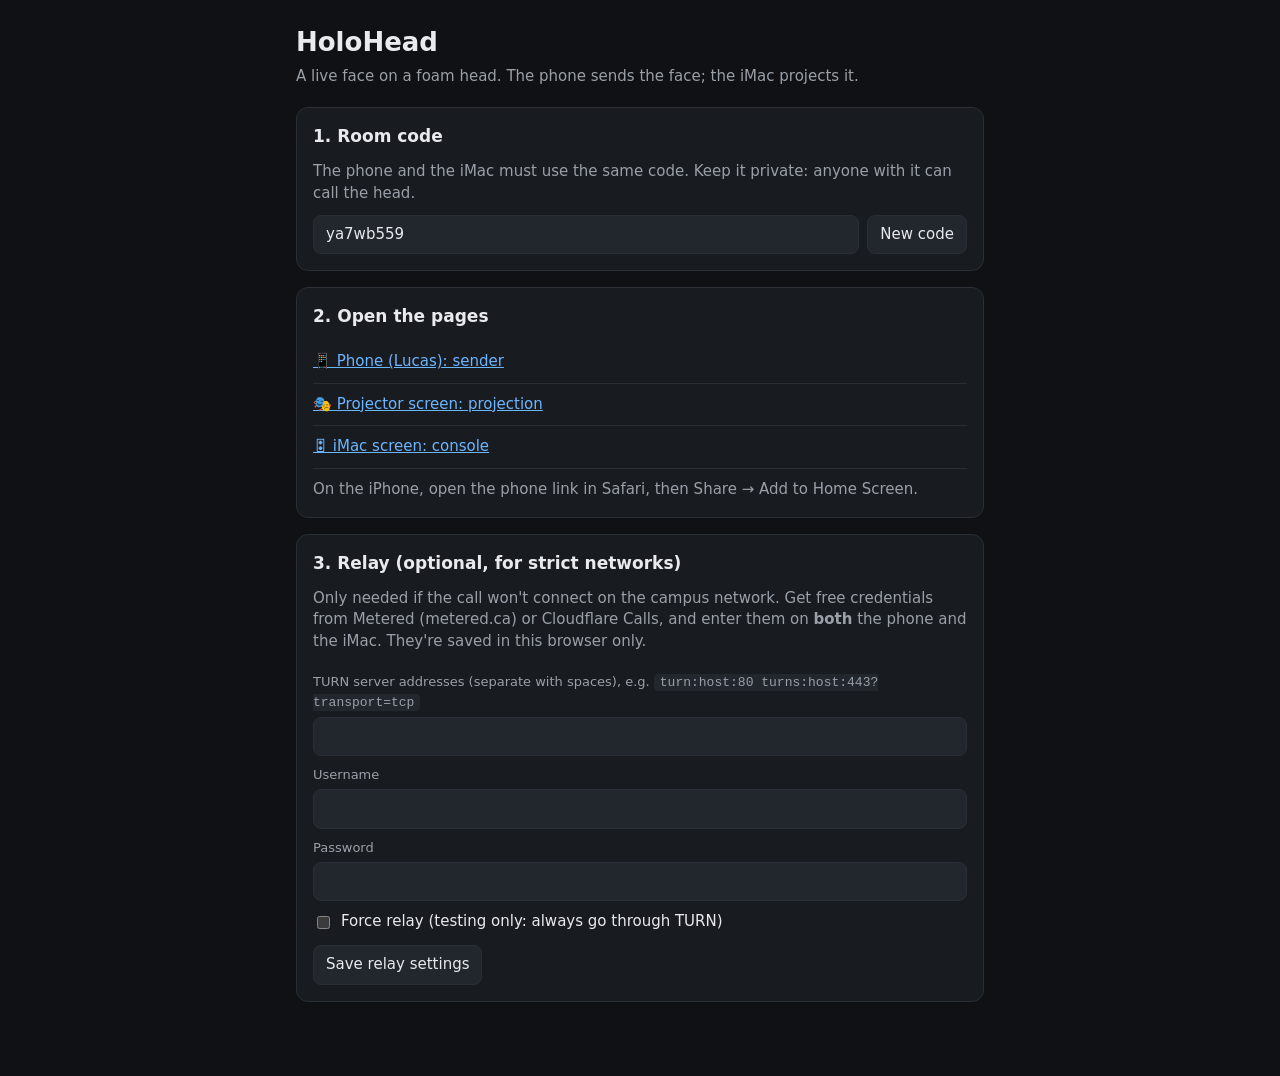
==== docs/index.html @ 7eac2c71 "HoloHead: live face projection onto a foam head Phone sender, projection (with split screen), consol" ====
<!doctype html>
<html lang="en">
<head>
<meta charset="utf-8">
<meta name="viewport" content="width=device-width, initial-scale=1">
<title>HoloHead</title>
<link rel="stylesheet" href="css/holohead.css">
</head>
<body>
  <div class="page" style="max-width:720px">
    <h1>HoloHead</h1>
    <p class="sub">A live face on a foam head. The phone sends the face; the iMac projects it.</p>

    <div class="card">
      <h2>1. Room code</h2>
      <p class="sub" style="margin-bottom:10px">The phone and the iMac must use the same code. Keep it private: anyone with it can call the head.</p>
      <div class="row">
        <input id="room" type="text" style="flex:1" autocomplete="off" autocapitalize="none" spellcheck="false">
        <button id="newRoom">New code</button>
      </div>
    </div>

    <div class="card links">
      <h2>2. Open the pages</h2>
      <a id="lSender" href="#">📱 Phone (Lucas): sender</a>
      <a id="lProjection" href="#">🎭 Projector screen: projection</a>
      <a id="lConsole" href="#">🎛 iMac screen: console</a>
      <p class="sub" style="margin:10px 0 0">On the iPhone, open the phone link in Safari, then Share → Add to Home Screen.</p>
    </div>

    <div class="card">
      <h2>3. Relay (optional, for strict networks)</h2>
      <p class="sub">Only needed if the call won't connect on the campus network. Get free credentials from
        Metered (metered.ca) or Cloudflare Calls, and enter them on <b>both</b> the phone and the iMac.
        They're saved in this browser only.</p>
      <div class="field"><label>TURN server addresses (separate with spaces), e.g. <code>turn:host:80 turns:host:443?transport=tcp</code></label>
        <input id="turnUrls" type="text" autocomplete="off" spellcheck="false"></div>
      <div class="field"><label>Username</label><input id="turnUser" type="text" autocomplete="off" spellcheck="false"></div>
      <div class="field"><label>Password</label><input id="turnPass" type="password" autocomplete="off"></div>
      <label class="row"><input id="forceRelay" type="checkbox"> Force relay (testing only: always go through TURN)</label>
      <div class="row" style="margin-top:12px"><button id="save">Save relay settings</button><span id="saved" class="sub" style="margin:0"></span></div>
    </div>
  </div>

  <script src="js/common.js"></script>
  <script>
    (() => {
      const $ = id => document.getElementById(id);
      const roomInput = $('room');
      roomInput.value = HH.room() || HH.newRoomCode();

      function updateLinks() {
        const r = roomInput.value.trim().toLowerCase().replace(/[^a-z0-9-]/g, '');
        try { localStorage.setItem(HH.KEYS.room, r); } catch (e) {}
        for (const [id, page] of [['lSender', 'sender'], ['lProjection', 'projection'], ['lConsole', 'console']]) {
          const url = new URL(`${page}.html?room=${r}`, location.href).href;
          $(id).href = url;
          $(id).dataset.url = url;
        }
      }
      roomInput.addEventListener('input', updateLinks);
      $('newRoom').addEventListener('click', () => { roomInput.value = HH.newRoomCode(); updateLinks(); });
      updateLinks();

      const s = HH.settings();
      $('turnUrls').value = s.turnUrls;
      $('turnUser').value = s.turnUser;
      $('turnPass').value = s.turnPass;
      $('forceRelay').checked = s.forceRelay;
      $('save').addEventListener('click', () => {
        HH.save(HH.KEYS.settings, {
          turnUrls: $('turnUrls').value.trim(), turnUser: $('turnUser').value.trim(),
          turnPass: $('turnPass').value, forceRelay: $('forceRelay').checked,
        });
        $('saved').textContent = 'Saved. Reload any open HoloHead pages.';
      });
    })();
  </script>
</body>
</html>
---- docs/css/holohead.css ----
/* HoloHead styles: shared app pages (home, phone, console) and the projection. */
:root {
  --bg: #0f1114;
  --panel: #181b20;
  --line: #2a2f37;
  --text: #e8eaed;
  --muted: #9aa0a8;
  --accent: #6cb6ff;
  --good: #3fb950;
  --warn: #d29922;
  --bad: #f85149;
  color-scheme: dark;
}

* { box-sizing: border-box; }
html, body { margin: 0; height: 100%; background: var(--bg); color: var(--text); }
body { font: 15px/1.45 -apple-system, BlinkMacSystemFont, "Segoe UI", system-ui, sans-serif; }
a { color: var(--accent); }
button, input, select {
  font: inherit; color: var(--text); background: #22262d; border: 1px solid var(--line);
  border-radius: 8px; padding: 8px 12px;
}
button { cursor: pointer; }
button:hover { border-color: var(--accent); }
button.on { background: var(--accent); color: #000; border-color: var(--accent); }
[hidden] { display: none !important; }

/* ---------- Projection ---------- */
body.projection { background: #000; overflow: hidden; cursor: none; }
#stage { position: fixed; inset: 0; display: flex; }
#sidePane { flex: 1 1 0; position: relative; background: #000; }
#side { position: absolute; inset: 0; width: 100%; height: 100%; border: 0; pointer-events: none; }
#facePane { flex: 0 0 50%; position: relative; overflow: hidden; background: #000; }
#warp, #xform, #masked { position: absolute; inset: 0; }
#warp { transform-origin: 0 0; }
#xform { transform-origin: 50% 50%; }
#face {
  position: absolute; inset: 0; width: 100%; height: 100%; object-fit: contain;
  opacity: 0; transition: opacity .6s;
}
body.live #face { opacity: 1; }
body.tv #face { object-fit: contain; }

#glow {
  position: absolute; inset: 0; opacity: 0; transition: opacity 1s;
  background: radial-gradient(ellipse 50% 50% at 50% 50%, rgba(255, 244, 230, .16), transparent 70%);
  animation: breathe 6s ease-in-out infinite;
}
body:not(.live)[data-idle="glow"]:not(.tv) #glow { opacity: 1; }
@keyframes breathe { 50% { filter: brightness(.55); } }

#idleText {
  position: absolute; inset: 0; display: none; align-items: center; justify-content: center;
  color: #777; font-size: 3vw; letter-spacing: .04em;
}
body:not(.live)[data-idle="text"] #idleText,
body.tv:not(.live) #idleText { display: flex; }

#grid, #oval { position: absolute; inset: 0; display: none; pointer-events: none; overflow: visible; }
body.test:not(.tv) #grid, body.test:not(.tv) #oval { display: block; }
#grid path, #grid line { stroke: rgba(0, 255, 140, .55); stroke-width: 1; fill: none; }
#grid line { stroke-width: 2; }
#grid .edge { fill: none; stroke: #0f8; stroke-width: 6; }
#oval ellipse { fill: none; stroke: #ff0; stroke-width: 4; }

#blackout { position: fixed; inset: 0; background: #000; display: none; z-index: 10; }
#dot { position: fixed; right: 10px; bottom: 10px; width: 10px; height: 10px; border-radius: 50%; display: none; z-index: 11; background: var(--bad); }
#dot.ready { background: var(--warn); }
#dot.live { background: var(--good); }
#soundPrompt { position: fixed; left: 50%; bottom: 30px; transform: translateX(-50%); z-index: 12; cursor: pointer; }
#notice { position: fixed; inset: 0; display: flex; align-items: center; justify-content: center; padding: 40px; text-align: center; color: #ccc; font-size: 22px; }

/* ---------- Shared page shell (home + console) ---------- */
.page { max-width: 1100px; margin: 0 auto; padding: 24px 16px 60px; }
.page h1 { margin: 0 0 4px; font-size: 26px; }
.page h2 { margin: 0 0 12px; font-size: 17px; }
.sub { color: var(--muted); margin: 0 0 20px; }
.card { background: var(--panel); border: 1px solid var(--line); border-radius: 12px; padding: 16px; margin-bottom: 16px; }
.row { display: flex; flex-wrap: wrap; gap: 8px; align-items: center; }
.field { display: grid; gap: 4px; margin-bottom: 10px; }
.field label { color: var(--muted); font-size: 13px; }
.field input[type=text], .field input[type=password], .field select { width: 100%; }
.links a { display: block; padding: 10px 0; border-bottom: 1px solid var(--line); word-break: break-all; }
.warn { background: #3a2a05; border: 1px solid var(--warn); color: #f5d38a; border-radius: 10px; padding: 10px 14px; margin-bottom: 16px; }
code { background: #22262d; padding: 1px 6px; border-radius: 4px; }

/* ---------- Console ---------- */
.console-grid { display: grid; grid-template-columns: 340px 1fr; gap: 16px; align-items: start; }
@media (max-width: 860px) { .console-grid { grid-template-columns: 1fr; } }
.stat { display: flex; justify-content: space-between; padding: 6px 0; border-bottom: 1px solid var(--line); }
.stat span:first-child { color: var(--muted); }
.pill { display: inline-block; padding: 1px 10px; border-radius: 99px; font-size: 13px; background: #2a2f37; }
.pill.good { background: #12361d; color: #7ee28f; }
.pill.warn { background: #3a2a05; color: #f5d38a; }
.pill.bad { background: #3d1414; color: #ff9b95; }
#preview { width: 100%; aspect-ratio: 16 / 9; background: #000; border-radius: 8px; transform: scaleX(-1); object-fit: cover; }
.meter { height: 8px; background: #22262d; border-radius: 4px; overflow: hidden; margin-top: 8px; }
.meter div { height: 100%; width: 0; background: var(--good); transition: width .1s; }
.controls { display: grid; grid-template-columns: repeat(auto-fill, minmax(300px, 1fr)); gap: 16px; }
.slider { display: grid; grid-template-columns: 110px 1fr 54px; gap: 8px; align-items: center; margin-bottom: 6px; }
.slider label { color: var(--muted); font-size: 13px; }
.slider output { text-align: right; font-variant-numeric: tabular-nums; font-size: 13px; }
.slider input { width: 100%; }

/* ---------- Phone (sender) ---------- */
body.sender { background: #000; overflow: hidden; }
#visitor { position: fixed; inset: 0; width: 100%; height: 100%; object-fit: cover; background: #000; }
#selfBox {
  position: fixed; right: 12px; top: calc(12px + env(safe-area-inset-top)); width: 28vw; max-width: 180px;
  aspect-ratio: 3 / 4; border-radius: 12px; overflow: hidden; border: 2px solid rgba(255, 255, 255, .5);
  background: #111; transition: all .25s; z-index: 2;
}
#selfBox.big { right: 0; top: 0; width: 100vw; max-width: none; height: 100%; aspect-ratio: auto; border-radius: 0; border: 0; }
#self { width: 100%; height: 100%; object-fit: cover; transform: scaleX(-1); }
#self.rear { transform: none; }
#guide { position: absolute; inset: 0; width: 100%; height: 100%; pointer-events: none; }
#guide ellipse { fill: none; stroke: rgba(255, 255, 0, .8); stroke-width: 3; stroke-dasharray: 8 6; vector-effect: non-scaling-stroke; }
#bar {
  position: fixed; left: 0; right: 0; bottom: 0; z-index: 3; display: flex; gap: 8px; justify-content: center; flex-wrap: wrap;
  padding: 12px 12px calc(12px + env(safe-area-inset-bottom)); background: linear-gradient(transparent, rgba(0, 0, 0, .75));
}
#bar button { min-width: 88px; padding: 12px; border-radius: 12px; background: rgba(40, 44, 52, .85); }
#status {
  position: fixed; left: 12px; top: calc(12px + env(safe-area-inset-top)); z-index: 3; font-size: 14px;
  background: rgba(0, 0, 0, .6); padding: 6px 10px; border-radius: 8px;
}
#start {
  position: fixed; inset: 0; z-index: 5; display: flex; flex-direction: column; gap: 16px; align-items: center; justify-content: center;
  background: var(--bg); padding: 24px; text-align: center;
}
#start button { font-size: 20px; padding: 16px 32px; border-radius: 14px; background: var(--accent); color: #000; border: 0; }
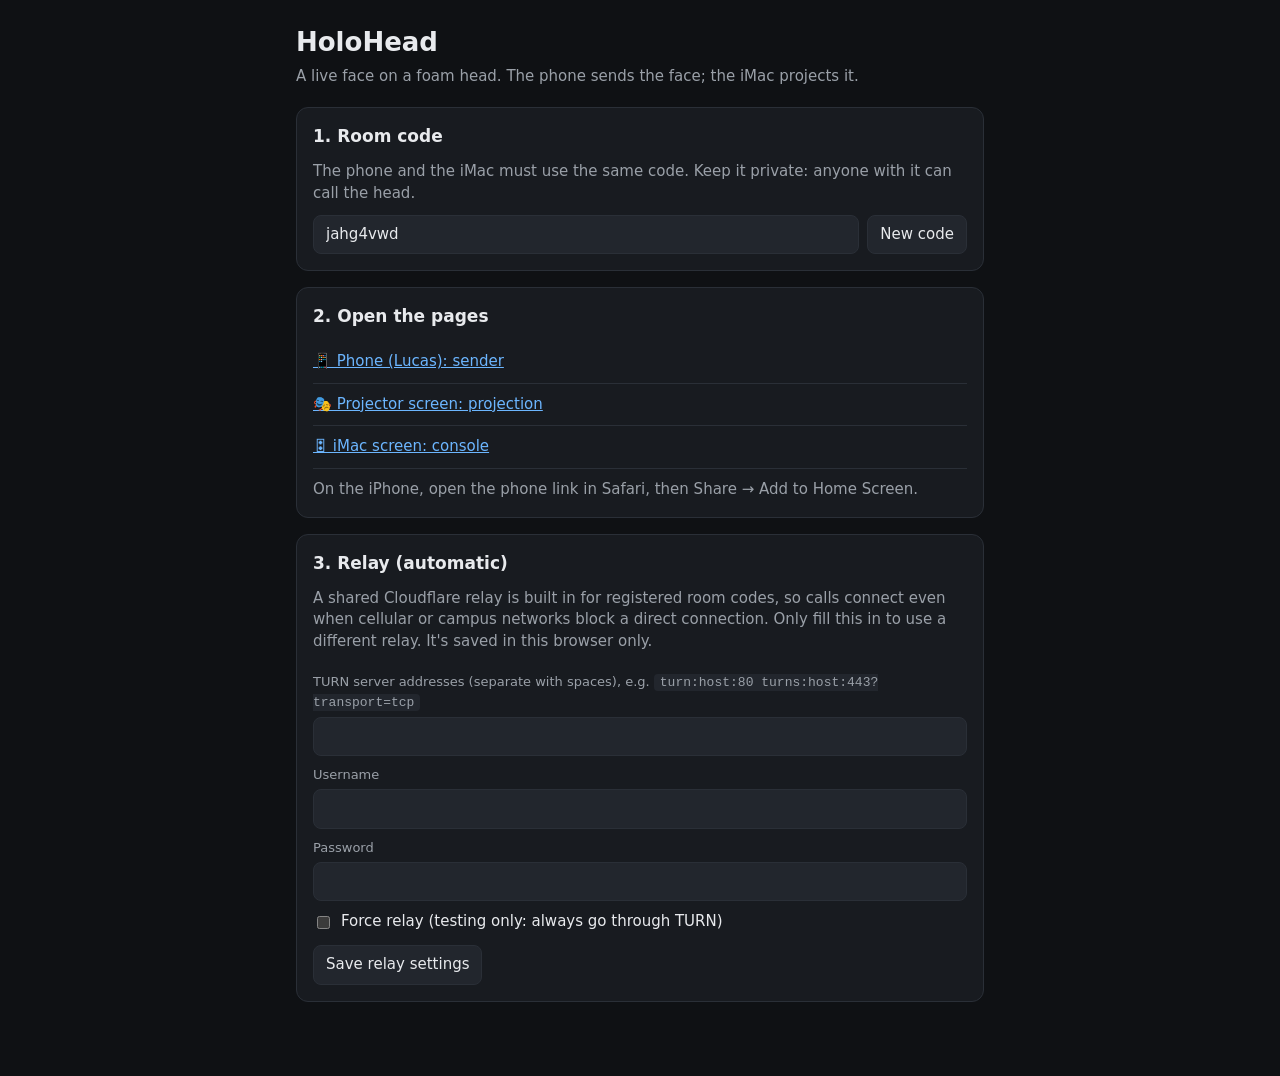
==== commit 8ea6aec6: "Built-in Cloudflare relay: refreshed every 12h by a GitHub Action, encrypted per room code Co-Author" ====
--- a/docs/index.html
+++ b/docs/index.html
@@ -29,10 +29,10 @@
     </div>
 
     <div class="card">
-      <h2>3. Relay (optional, for strict networks)</h2>
-      <p class="sub">Only needed if the call won't connect on the campus network. Get free credentials from
-        Metered (metered.ca) or Cloudflare Calls, and enter them on <b>both</b> the phone and the iMac.
-        They're saved in this browser only.</p>
+      <h2>3. Relay (automatic)</h2>
+      <p class="sub">A shared Cloudflare relay is built in for registered room codes, so calls connect
+        even when cellular or campus networks block a direct connection. Only fill this in to use a
+        different relay. It's saved in this browser only.</p>
       <div class="field"><label>TURN server addresses (separate with spaces), e.g. <code>turn:host:80 turns:host:443?transport=tcp</code></label>
         <input id="turnUrls" type="text" autocomplete="off" spellcheck="false"></div>
       <div class="field"><label>Username</label><input id="turnUser" type="text" autocomplete="off" spellcheck="false"></div>
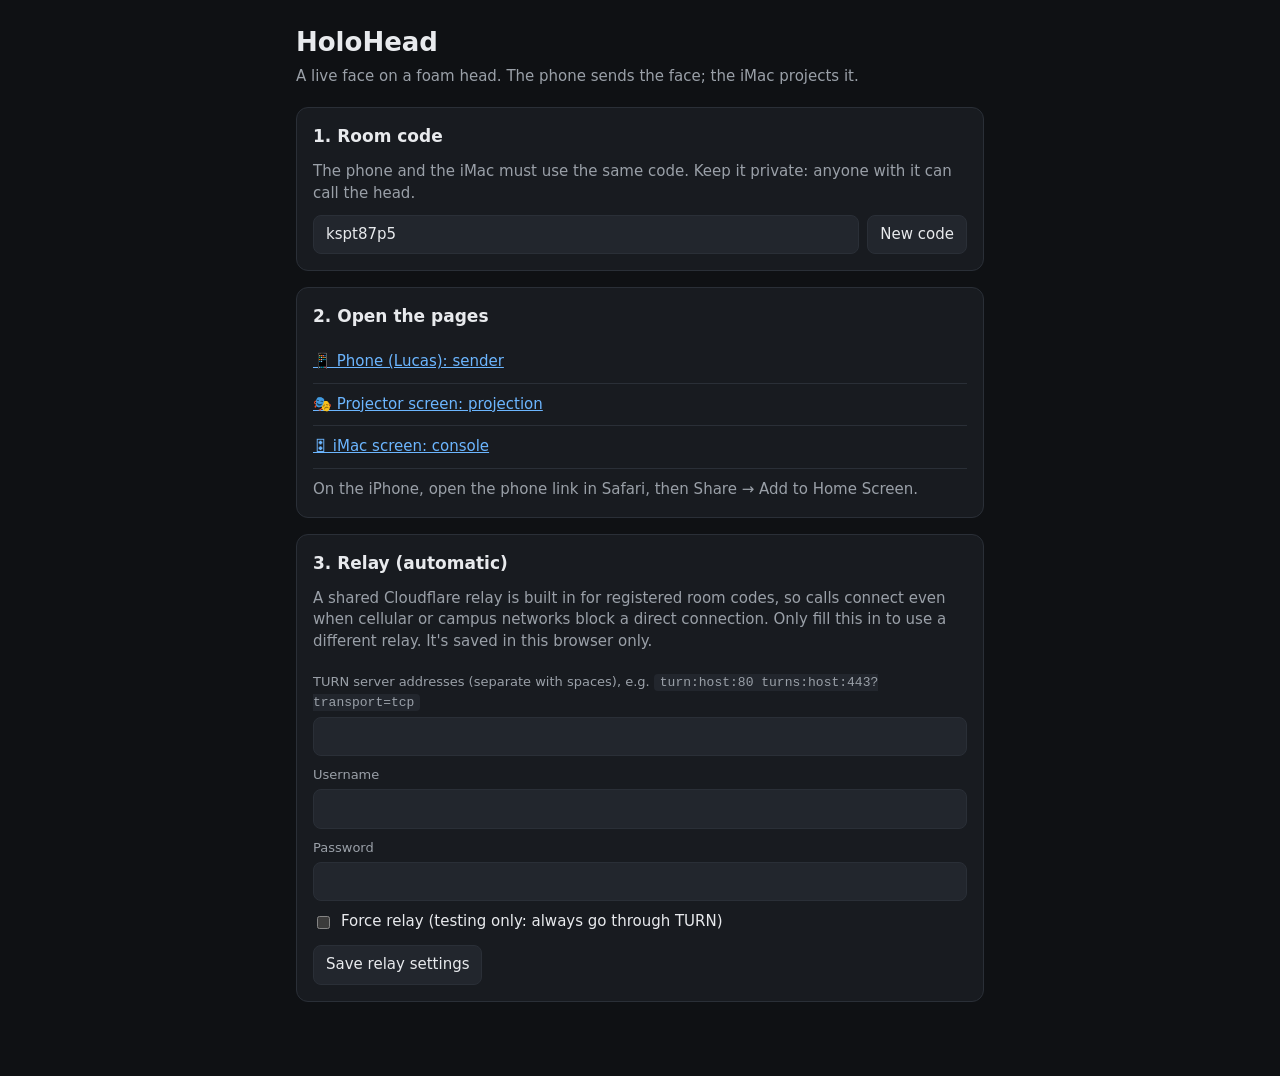
==== commit b3b7cdc3: "Version the script and style links so browsers load the latest code Co-Authored-By: Claude Opus 5.5 " ====
--- a/docs/index.html
+++ b/docs/index.html
@@ -4,7 +4,7 @@
 <meta charset="utf-8">
 <meta name="viewport" content="width=device-width, initial-scale=1">
 <title>HoloHead</title>
-<link rel="stylesheet" href="css/holohead.css">
+<link rel="stylesheet" href="css/holohead.css?v=5">
 </head>
 <body>
   <div class="page" style="max-width:720px">
@@ -42,7 +42,7 @@
     </div>
   </div>
 
-  <script src="js/common.js"></script>
+  <script src="js/common.js?v=5"></script>
   <script>
     (() => {
       const $ = id => document.getElementById(id);
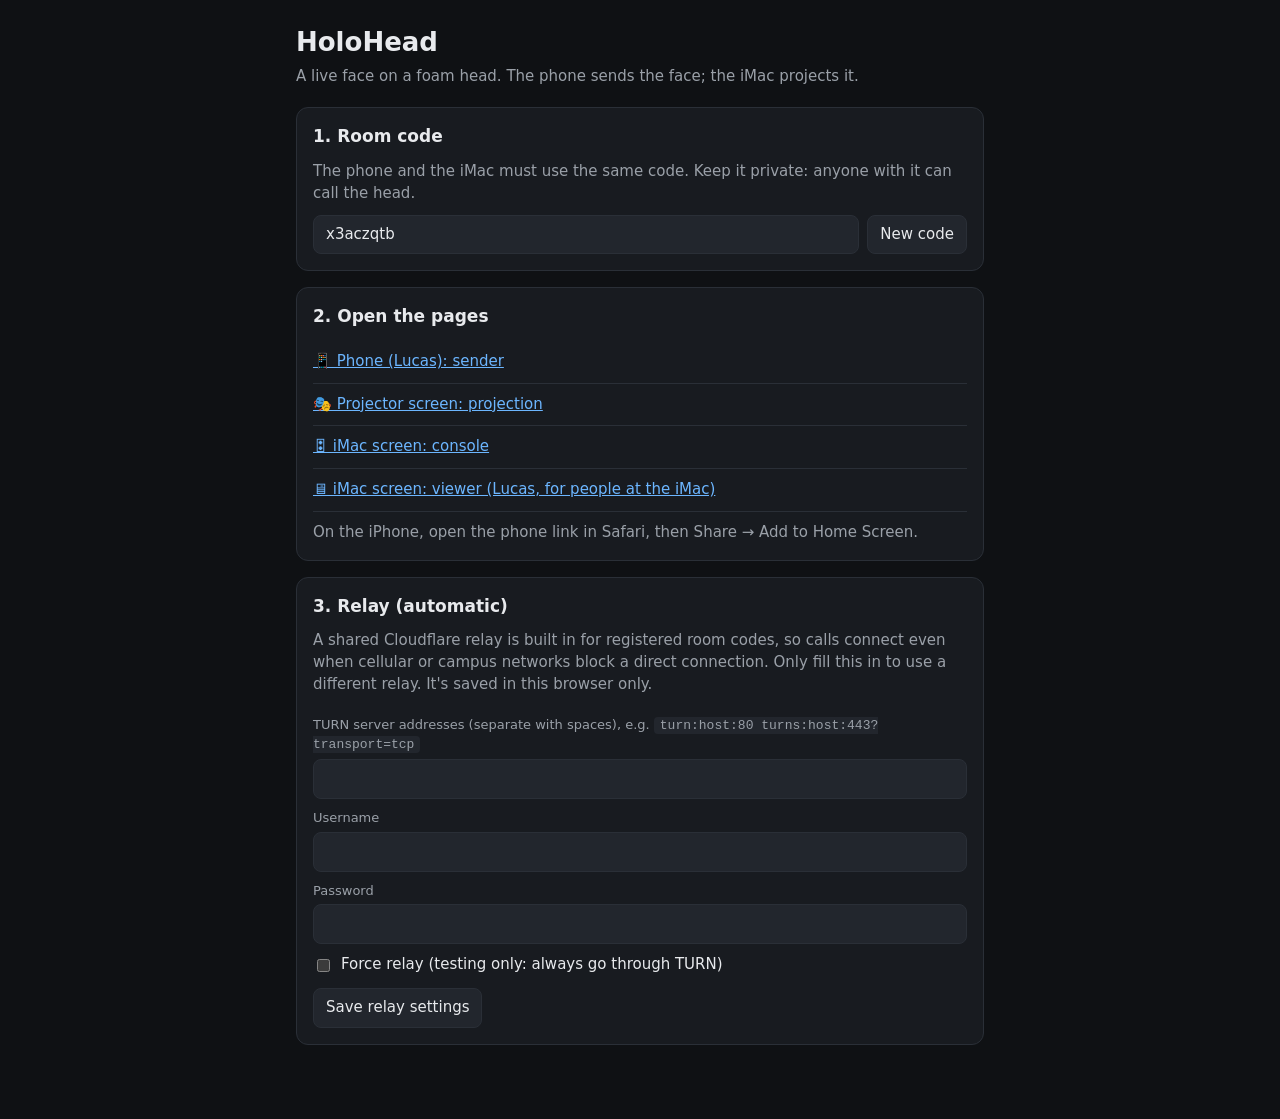
==== commit 830c7377: "Viewer: Lucas on the iMac screen too, forwarded by the projection Co-Authored-By: Claude Opus 5.5 <n" ====
--- a/docs/index.html
+++ b/docs/index.html
@@ -4,7 +4,7 @@
 <meta charset="utf-8">
 <meta name="viewport" content="width=device-width, initial-scale=1">
 <title>HoloHead</title>
-<link rel="stylesheet" href="css/holohead.css?v=5">
+<link rel="stylesheet" href="css/holohead.css?v=6">
 </head>
 <body>
   <div class="page" style="max-width:720px">
@@ -25,6 +25,7 @@
       <a id="lSender" href="#">📱 Phone (Lucas): sender</a>
       <a id="lProjection" href="#">🎭 Projector screen: projection</a>
       <a id="lConsole" href="#">🎛 iMac screen: console</a>
+      <a id="lViewer" href="#">🖥 iMac screen: viewer (Lucas, for people at the iMac)</a>
       <p class="sub" style="margin:10px 0 0">On the iPhone, open the phone link in Safari, then Share → Add to Home Screen.</p>
     </div>
 
@@ -42,7 +43,7 @@
     </div>
   </div>
 
-  <script src="js/common.js?v=5"></script>
+  <script src="js/common.js?v=6"></script>
   <script>
     (() => {
       const $ = id => document.getElementById(id);
@@ -52,7 +53,7 @@
       function updateLinks() {
         const r = roomInput.value.trim().toLowerCase().replace(/[^a-z0-9-]/g, '');
         try { localStorage.setItem(HH.KEYS.room, r); } catch (e) {}
-        for (const [id, page] of [['lSender', 'sender'], ['lProjection', 'projection'], ['lConsole', 'console']]) {
+        for (const [id, page] of [['lSender', 'sender'], ['lProjection', 'projection'], ['lConsole', 'console'], ['lViewer', 'viewer']]) {
           const url = new URL(`${page}.html?room=${r}`, location.href).href;
           $(id).href = url;
           $(id).dataset.url = url;
--- a/docs/css/holohead.css
+++ b/docs/css/holohead.css
@@ -129,3 +129,13 @@
   background: var(--bg); padding: 24px; text-align: center;
 }
 #start button { font-size: 20px; padding: 16px 32px; border-radius: 14px; background: var(--accent); color: #000; border: 0; }
+
+/* ---------- Viewer (iMac screen) ---------- */
+body.viewer { background: #000; overflow: hidden; cursor: none; }
+#idleVideo { position: fixed; inset: 0; width: 100%; height: 100%; border: 0; pointer-events: none; }
+body.viewer #idleText { position: fixed; inset: 0; display: none; align-items: center; justify-content: center; color: #888; font-size: 4vw; }
+#lucas { position: fixed; inset: 0; width: 100%; height: 100%; object-fit: contain; background: #000; opacity: 0; transition: opacity .5s; }
+body.viewer.live #lucas { opacity: 1; }
+body.viewer.live #idleVideo { visibility: hidden; }
+#hint { position: fixed; left: 50%; bottom: 24px; transform: translateX(-50%); color: #aaa; background: rgba(0, 0, 0, .6); padding: 6px 14px; border-radius: 8px; transition: opacity 1s; }
+#hint.gone { opacity: 0; }
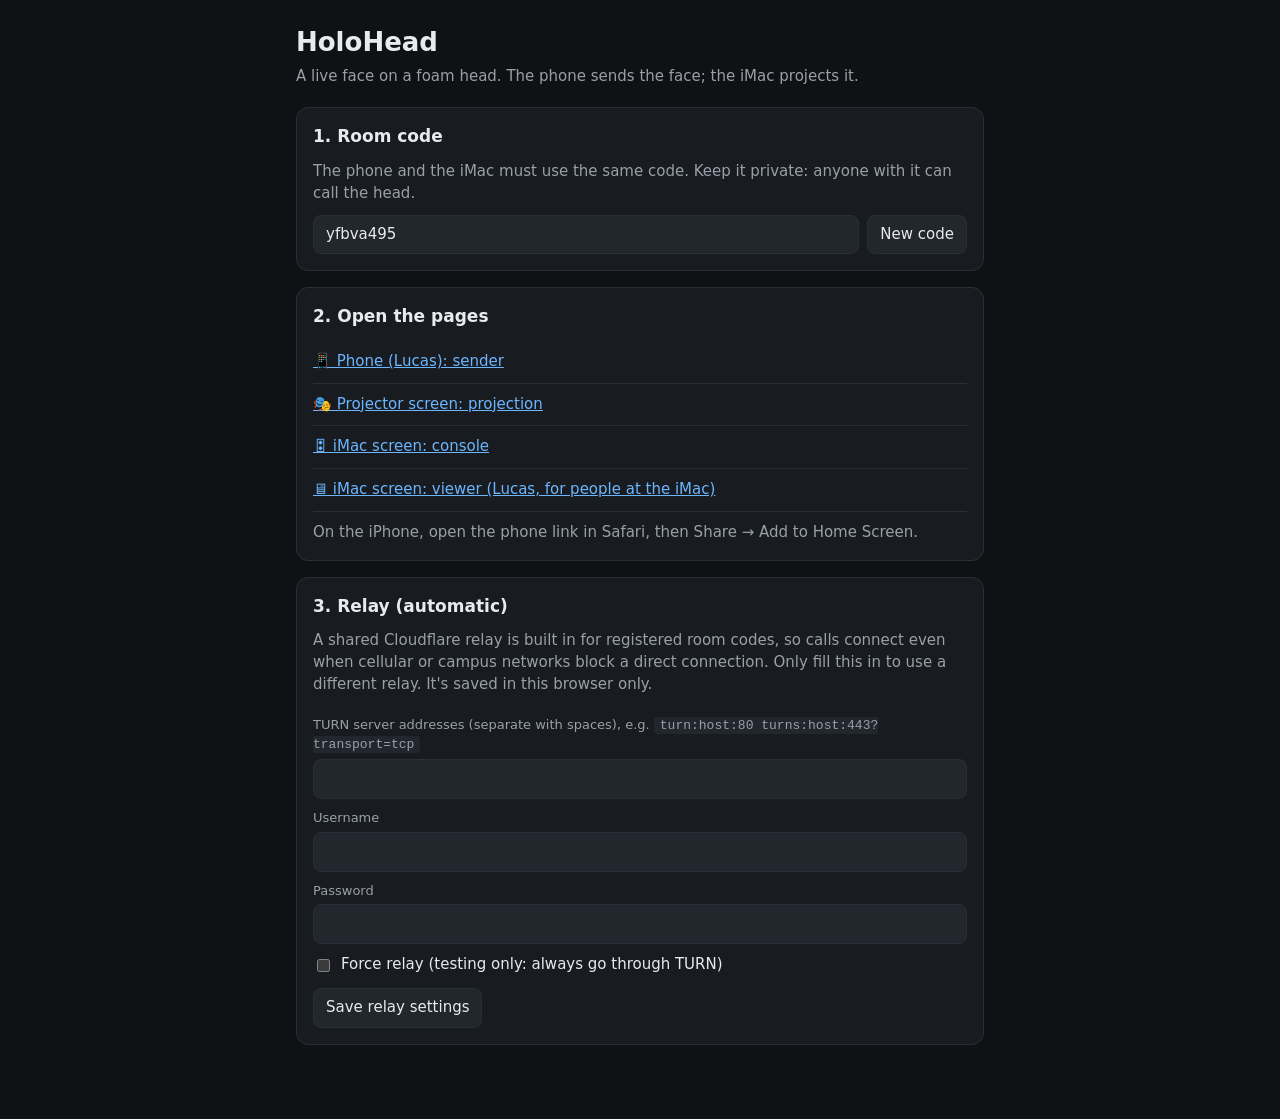
==== commit 59fc6f10: "Camera only during calls, fish + halo while idle, self-healing side video - Projection opens the iMa" ====
--- a/docs/index.html
+++ b/docs/index.html
@@ -4,7 +4,7 @@
 <meta charset="utf-8">
 <meta name="viewport" content="width=device-width, initial-scale=1">
 <title>HoloHead</title>
-<link rel="stylesheet" href="css/holohead.css?v=6">
+<link rel="stylesheet" href="css/holohead.css?v=7">
 </head>
 <body>
   <div class="page" style="max-width:720px">
@@ -43,7 +43,7 @@
     </div>
   </div>
 
-  <script src="js/common.js?v=6"></script>
+  <script src="js/common.js?v=7"></script>
   <script>
     (() => {
       const $ = id => document.getElementById(id);
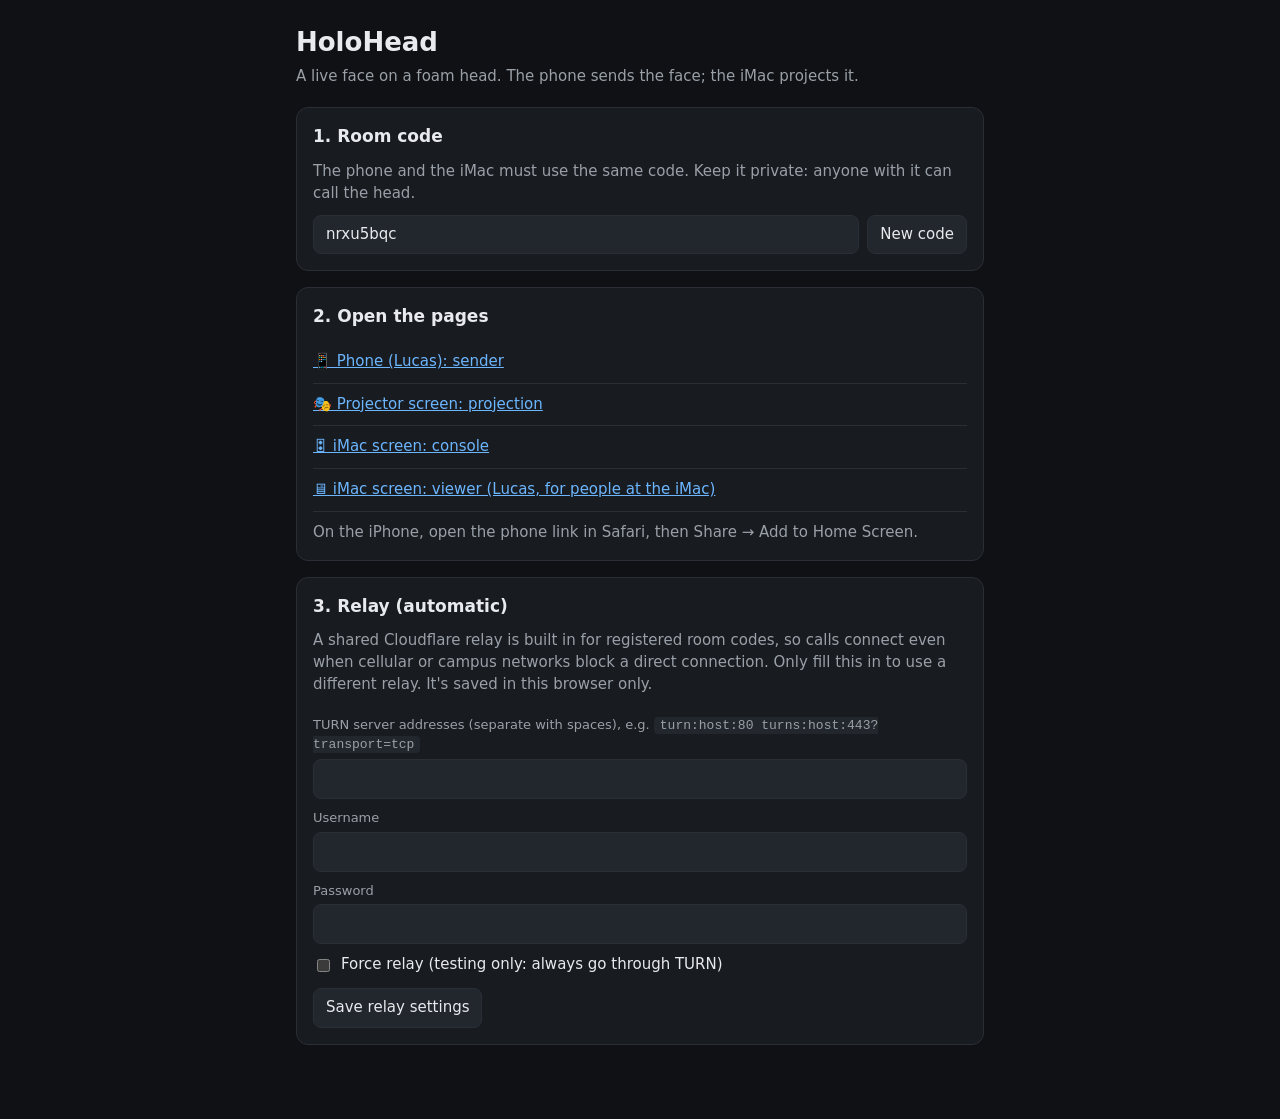
==== commit 85d61662: "Office hours: class mode with student link, queue, chat and screen share - Console switch puts the T" ====
--- a/docs/index.html
+++ b/docs/index.html
@@ -4,7 +4,7 @@
 <meta charset="utf-8">
 <meta name="viewport" content="width=device-width, initial-scale=1">
 <title>HoloHead</title>
-<link rel="stylesheet" href="css/holohead.css?v=7">
+<link rel="stylesheet" href="css/holohead.css?v=8">
 </head>
 <body>
   <div class="page" style="max-width:720px">
@@ -43,7 +43,7 @@
     </div>
   </div>
 
-  <script src="js/common.js?v=7"></script>
+  <script src="js/common.js?v=8"></script>
   <script>
     (() => {
       const $ = id => document.getElementById(id);
--- a/docs/css/holohead.css
+++ b/docs/css/holohead.css
@@ -139,3 +139,55 @@
 body.viewer.live #idleVideo { visibility: hidden; }
 #hint { position: fixed; left: 50%; bottom: 24px; transform: translateX(-50%); color: #aaa; background: rgba(0, 0, 0, .6); padding: 6px 14px; border-radius: 8px; transition: opacity 1s; }
 #hint.gone { opacity: 0; }
+
+/* ---------- Class mode on the TV (projection) ---------- */
+#classPane { position: fixed; inset: 0; background: #000; display: none; }
+body.projection.class #classPane { display: block; }
+body.projection.class #stage { display: none; }
+#classVideo { width: 100%; height: 100%; object-fit: contain; background: #000; }
+body.projection #classVideo { transform: scaleX(-1); } /* like a mirror for the people in the room */
+body.projection.sharing #classVideo { transform: none; }
+
+/* ---------- Console: office hours ---------- */
+.class-link { display: flex; gap: 8px; align-items: center; margin: 10px 0; }
+.class-link input { flex: 1; min-width: 0; font-size: 13px; }
+.queue-row { display: flex; gap: 6px; align-items: center; padding: 6px 0; border-bottom: 1px solid var(--line); }
+.queue-row .who { flex: 1; overflow: hidden; text-overflow: ellipsis; white-space: nowrap; }
+.queue-row button { padding: 4px 10px; font-size: 13px; }
+.queue-row.speaking .who { color: var(--good); font-weight: 600; }
+#speakerBox video { width: 100%; aspect-ratio: 4 / 3; background: #000; border-radius: 8px; object-fit: cover; margin-top: 8px; }
+.chat-log { height: 220px; overflow-y: auto; background: #111418; border: 1px solid var(--line); border-radius: 8px; padding: 8px; margin-bottom: 8px; }
+.chat-log .msg, #chatLog .msg { margin-bottom: 6px; overflow-wrap: anywhere; }
+.msg b { margin-right: 6px; }
+.msg time { color: var(--muted); font-size: 12px; margin-right: 6px; }
+.msg.lucas b { color: var(--accent); }
+.msg.system { color: var(--warn); }
+.chat-form { display: flex; gap: 8px; }
+.chat-form input { flex: 1; min-width: 0; }
+
+/* ---------- Student page (office hours) ---------- */
+body.student { height: 100%; }
+#join { max-width: 460px; margin: 12vh auto 0; padding: 0 20px; }
+#join h1 { margin: 0 0 6px; }
+#join .row input { flex: 1; min-width: 0; }
+body.student #room { position: fixed; inset: 0; display: flex; }
+#main { flex: 1; position: relative; background: #000; min-width: 0; }
+body.student #classVideo { position: absolute; inset: 0; }
+#state { position: absolute; inset: 0; display: flex; align-items: center; justify-content: center; text-align: center; padding: 24px; color: #bbb; font-size: 18px; pointer-events: none; }
+#speakerTile, #selfTile { position: absolute; right: 12px; width: 24%; max-width: 240px; aspect-ratio: 4 / 3; border-radius: 10px; overflow: hidden; background: #111; border: 2px solid rgba(255, 255, 255, .4); }
+#speakerTile { top: 12px; }
+#selfTile { bottom: 70px; }
+#speakerTile video, #selfTile video { width: 100%; height: 100%; object-fit: cover; }
+#selfTile video { transform: scaleX(-1); }
+#speakerTile span, #selfTile span { position: absolute; left: 6px; bottom: 4px; font-size: 12px; background: rgba(0, 0, 0, .6); padding: 1px 6px; border-radius: 4px; }
+#floorBanner { position: absolute; left: 50%; bottom: 12px; transform: translateX(-50%); background: #12361d; border: 1px solid var(--good); color: #c9f5d1; padding: 8px 12px; border-radius: 10px; white-space: nowrap; }
+#panel { width: 320px; display: flex; flex-direction: column; gap: 10px; padding: 12px; background: var(--panel); border-left: 1px solid var(--line); }
+#queueBox button { width: 100%; padding: 12px; font-size: 16px; }
+#queueInfo { margin: 6px 0 0; font-size: 13px; }
+#chatLog { flex: 1; overflow-y: auto; background: #111418; border: 1px solid var(--line); border-radius: 8px; padding: 8px; }
+#chatForm input { flex: 1; min-width: 0; }
+@media (max-width: 760px) {
+  body.student #room { flex-direction: column; }
+  #main { flex: 0 0 auto; aspect-ratio: 16 / 9; }
+  #panel { width: auto; flex: 1; border-left: 0; border-top: 1px solid var(--line); min-height: 0; }
+}
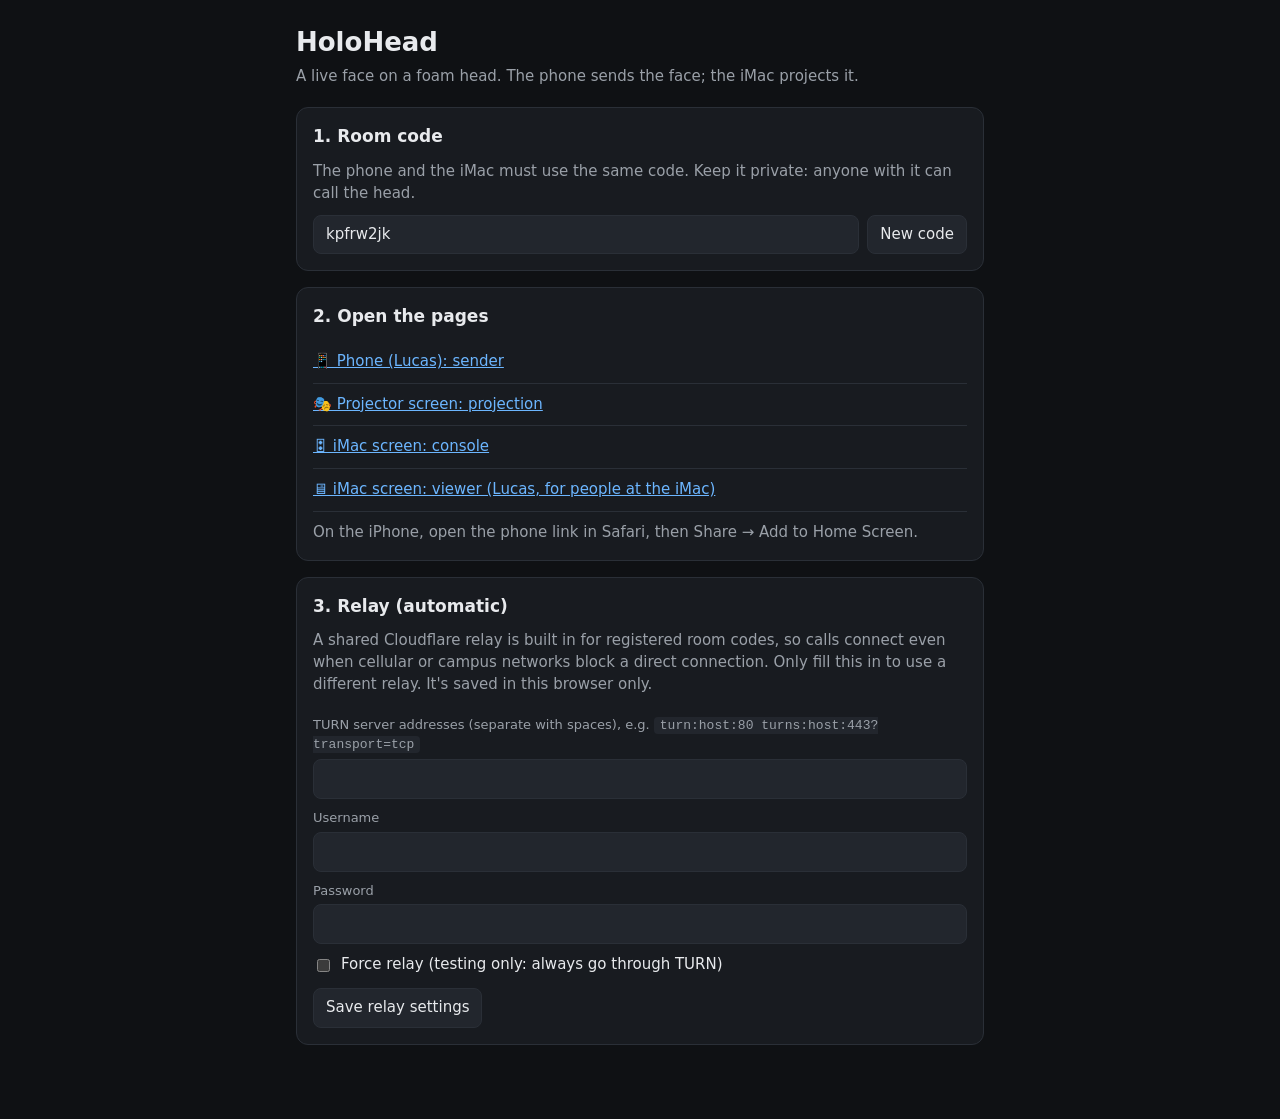
==== commit d5cbb0cd: "Class mode: show the classroom camera unflipped on the TV, so left is left Co-Authored-By: Claude Op" ====
--- a/docs/index.html
+++ b/docs/index.html
@@ -4,7 +4,7 @@
 <meta charset="utf-8">
 <meta name="viewport" content="width=device-width, initial-scale=1">
 <title>HoloHead</title>
-<link rel="stylesheet" href="css/holohead.css?v=8">
+<link rel="stylesheet" href="css/holohead.css?v=9">
 </head>
 <body>
   <div class="page" style="max-width:720px">
@@ -43,7 +43,7 @@
     </div>
   </div>
 
-  <script src="js/common.js?v=8"></script>
+  <script src="js/common.js?v=9"></script>
   <script>
     (() => {
       const $ = id => document.getElementById(id);
--- a/docs/css/holohead.css
+++ b/docs/css/holohead.css
@@ -145,8 +145,6 @@
 body.projection.class #classPane { display: block; }
 body.projection.class #stage { display: none; }
 #classVideo { width: 100%; height: 100%; object-fit: contain; background: #000; }
-body.projection #classVideo { transform: scaleX(-1); } /* like a mirror for the people in the room */
-body.projection.sharing #classVideo { transform: none; }
 
 /* ---------- Console: office hours ---------- */
 .class-link { display: flex; gap: 8px; align-items: center; margin: 10px 0; }
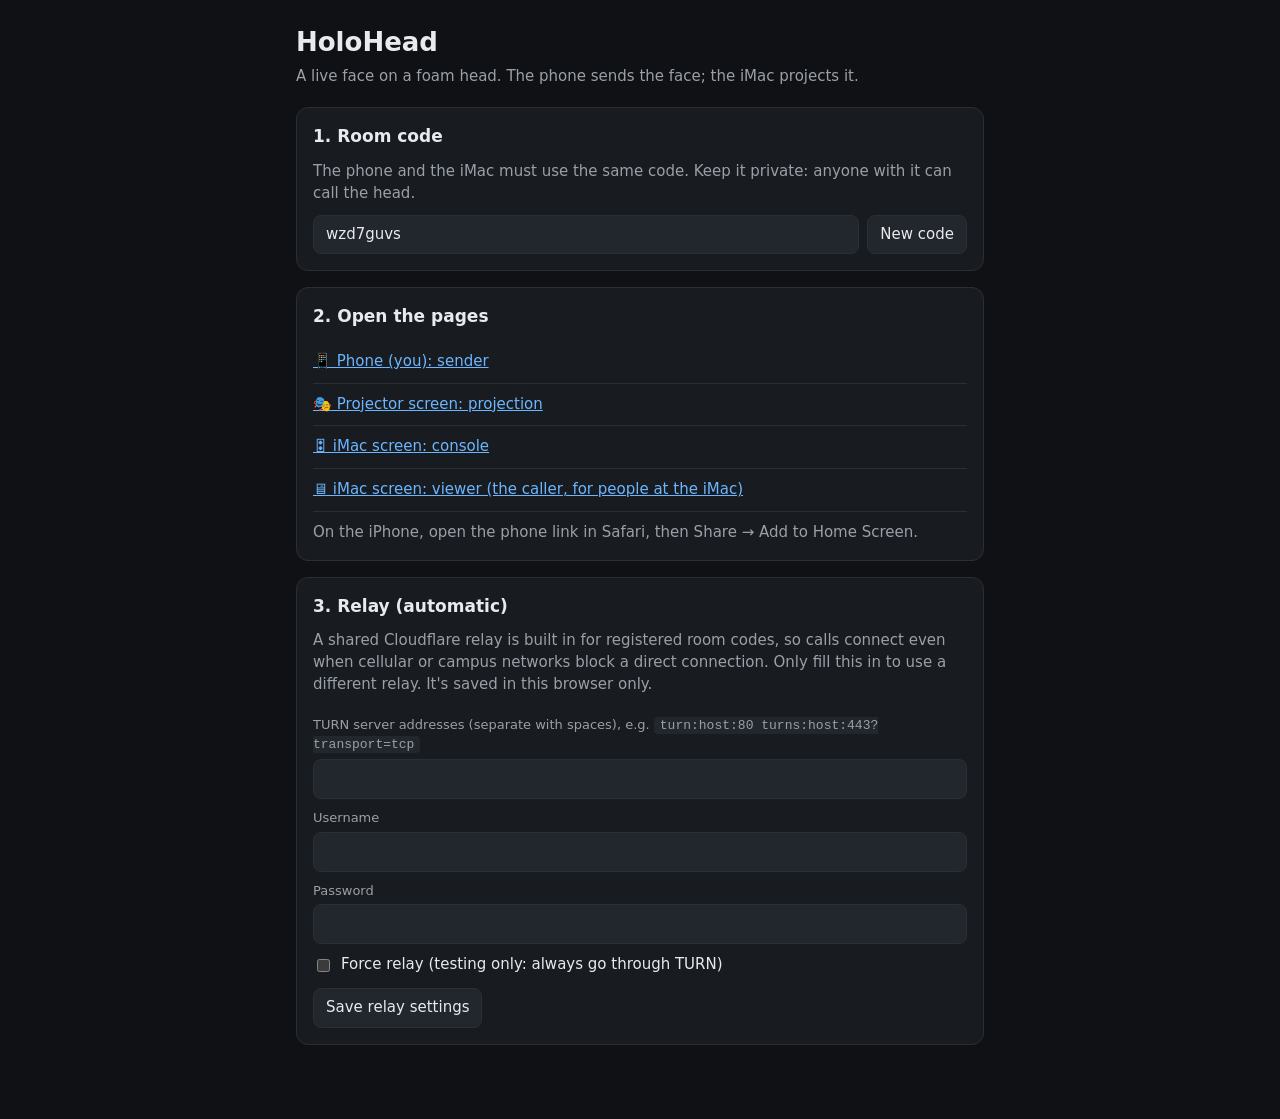
==== commit 2cf9cfda: "Ready to share: teacher guide, preflight checks, any teacher's own copy - GUIDE.md: requirements, 30" ====
--- a/docs/index.html
+++ b/docs/index.html
@@ -4,7 +4,7 @@
 <meta charset="utf-8">
 <meta name="viewport" content="width=device-width, initial-scale=1">
 <title>HoloHead</title>
-<link rel="stylesheet" href="css/holohead.css?v=9">
+<link rel="stylesheet" href="css/holohead.css?v=10">
 </head>
 <body>
   <div class="page" style="max-width:720px">
@@ -22,10 +22,10 @@
 
     <div class="card links">
       <h2>2. Open the pages</h2>
-      <a id="lSender" href="#">📱 Phone (Lucas): sender</a>
+      <a id="lSender" href="#">📱 Phone (you): sender</a>
       <a id="lProjection" href="#">🎭 Projector screen: projection</a>
       <a id="lConsole" href="#">🎛 iMac screen: console</a>
-      <a id="lViewer" href="#">🖥 iMac screen: viewer (Lucas, for people at the iMac)</a>
+      <a id="lViewer" href="#">🖥 iMac screen: viewer (the caller, for people at the iMac)</a>
       <p class="sub" style="margin:10px 0 0">On the iPhone, open the phone link in Safari, then Share → Add to Home Screen.</p>
     </div>
 
@@ -43,7 +43,7 @@
     </div>
   </div>
 
-  <script src="js/common.js?v=9"></script>
+  <script src="js/common.js?v=10"></script>
   <script>
     (() => {
       const $ = id => document.getElementById(id);
--- a/docs/css/holohead.css
+++ b/docs/css/holohead.css
@@ -134,8 +134,8 @@
 body.viewer { background: #000; overflow: hidden; cursor: none; }
 #idleVideo { position: fixed; inset: 0; width: 100%; height: 100%; border: 0; pointer-events: none; }
 body.viewer #idleText { position: fixed; inset: 0; display: none; align-items: center; justify-content: center; color: #888; font-size: 4vw; }
-#lucas { position: fixed; inset: 0; width: 100%; height: 100%; object-fit: contain; background: #000; opacity: 0; transition: opacity .5s; }
-body.viewer.live #lucas { opacity: 1; }
+#caller { position: fixed; inset: 0; width: 100%; height: 100%; object-fit: contain; background: #000; opacity: 0; transition: opacity .5s; }
+body.viewer.live #caller { opacity: 1; }
 body.viewer.live #idleVideo { visibility: hidden; }
 #hint { position: fixed; left: 50%; bottom: 24px; transform: translateX(-50%); color: #aaa; background: rgba(0, 0, 0, .6); padding: 6px 14px; border-radius: 8px; transition: opacity 1s; }
 #hint.gone { opacity: 0; }
@@ -158,7 +158,7 @@
 .chat-log .msg, #chatLog .msg { margin-bottom: 6px; overflow-wrap: anywhere; }
 .msg b { margin-right: 6px; }
 .msg time { color: var(--muted); font-size: 12px; margin-right: 6px; }
-.msg.lucas b { color: var(--accent); }
+.msg.teacher b { color: var(--accent); }
 .msg.system { color: var(--warn); }
 .chat-form { display: flex; gap: 8px; }
 .chat-form input { flex: 1; min-width: 0; }
@@ -189,3 +189,4 @@
   #main { flex: 0 0 auto; aspect-ratio: 16 / 9; }
   #panel { width: auto; flex: 1; border-left: 0; border-top: 1px solid var(--line); min-height: 0; }
 }
+#roomTitle { margin: 0; font-size: 16px; }
